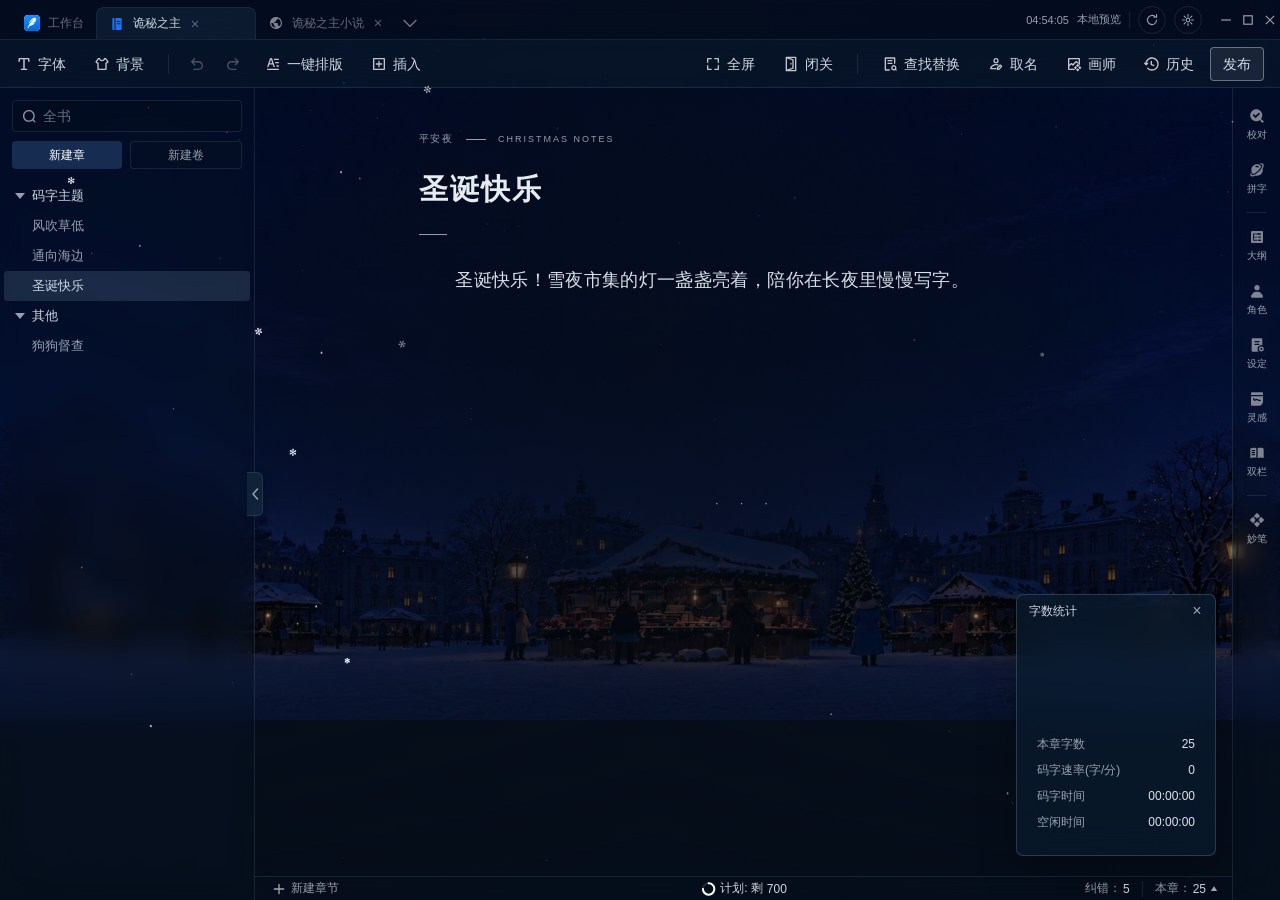
==== themes/christmas/index.html @ 9c134fcc "fix(christmas): throttle typing burst and melody notes so fast typing stays calm" ====
<!doctype html>
<html lang="zh-CN">
<head>
  <meta charset="utf-8">
  <meta name="viewport" content="width=device-width,initial-scale=1">
  <meta name="theme-color" content="#080F1C">
  <title>圣诞快乐 · 深色码字主题</title>
  <link rel="stylesheet" href="theme.css?v=4">
  <link rel="stylesheet" href="styles.css?v=9">
  <script src="stats.js?v=1" defer></script>
  <script src="app.js?v=1" defer></script>
  <script src="snow.js?v=2" defer></script>
  <script src="typing-fx.js?v=3" defer></script>
  <link rel="stylesheet" href="../../shared/site-nav.css?v=14">
  <link rel="stylesheet" href="../../shared/chapter-sidebar.css?v=2">
  <script src="../../shared/chapter-sidebar.js?v=2" defer></script>
  <script src="../../shared/site-nav.js?v=17" defer></script>
  <link rel="stylesheet" href="../../shared/page-loading.css?v=16">
  <script src="../../shared/page-loading.js?v=16" defer></script>
</head>
<body data-page-id="christmas">
  <div id="pageLoading" role="status" aria-label="页面加载中"><span class="loading-spinner"></span>正在准备编辑器…</div>
  <div class="wallpaper" aria-hidden="true"><div class="wallpaper-layer wallpaper-dim"></div><div class="wallpaper-layer wallpaper-low"></div><div class="wallpaper-layer wallpaper-mid"></div><div class="wallpaper-layer wallpaper-bright"></div></div>
  <canvas id="snowCanvas" class="snow-canvas" aria-hidden="true"></canvas>
  <div class="app" aria-label="作家助手写作界面 · 圣诞雪夜皮肤预览">
    <header class="titlebar">
      <div class="tabs">
        <span class="tab tab-work"><img class="ic" src="assets/icons/tabs-icon-workbench.svg" alt="">工作台</span>
        <span class="tab tab-book active"><img class="ic" src="assets/icons/tabs-icon-book.svg" alt="">诡秘之主<img class="ic tab-close" src="assets/icons/icon-close-m.svg" alt=""></span>
        <span class="tab tab-web"><img class="ic" src="assets/icons/tabs-icon-web.svg" alt="">诡秘之主小说<img class="ic tab-close" src="assets/icons/icon-close-m.svg" alt=""></span>
        <span class="tab tab-more"><img class="ic" src="assets/icons/icon-chevron-down.svg" alt=""></span>
      </div>
      <div class="titlebar-right">
        <span class="sync-state"><time id="clock"></time><span id="saveState">本地预览</span></span>
        <span class="divider-v" aria-hidden="true"></span>
        <button class="circle-btn" type="button" title="同步" aria-label="同步"><svg viewBox="0 0 16 16" aria-hidden="true"><path d="M13.2 8a5.2 5.2 0 1 1-1.6-3.75M13.2 1.8v3h-3" fill="none" stroke="currentColor" stroke-width="1.3" stroke-linecap="round"/></svg></button>
        <button class="circle-btn" type="button" title="设置" aria-label="设置"><svg viewBox="0 0 16 16" aria-hidden="true"><circle cx="8" cy="8" r="2.1" fill="none" stroke="currentColor" stroke-width="1.3"/><path d="M8 1.8v2m0 8.4v2M1.8 8h2m8.4 0h2M3.6 3.6 5 5m6 6 1.4 1.4M12.4 3.6 11 5m-6 6-1.4 1.4" fill="none" stroke="currentColor" stroke-width="1.3" stroke-linecap="round"/></svg></button>
        <span class="win-btns" aria-hidden="true">
          <svg viewBox="0 0 10 10"><path d="M1 5h8" stroke="currentColor" stroke-width="1"/></svg>
          <svg viewBox="0 0 10 10"><rect x="1.5" y="1.5" width="7" height="7" fill="none" stroke="currentColor" stroke-width="1"/></svg>
          <svg viewBox="0 0 10 10"><path d="m1.5 1.5 7 7m0-7-7 7" stroke="currentColor" stroke-width="1"/></svg>
        </span>
      </div>
    </header>
    <nav class="toolbar" aria-label="写作工具栏">
      <div class="tool-group">
        <button id="fontButton" type="button" title="调整正文字号"><img class="ic" src="assets/icons/toolbar-icon-font.svg" alt=""><span>字体</span></button>
        <button id="themeButton" type="button"><img class="ic" src="assets/icons/toolbar-icon-skin.svg" alt=""><span>背景</span></button>
        <span class="v-divider" aria-hidden="true"></span>
        <button id="undoButton" type="button" class="icon-btn" title="撤销" aria-label="撤销"><img class="ic" src="assets/icons/toolbar-icon-undo.svg" alt=""></button>
        <button id="redoButton" type="button" class="icon-btn" title="重做" aria-label="重做"><img class="ic" src="assets/icons/toolbar-icon-redo.svg" alt=""></button>
        <button id="formatButton" type="button"><img class="ic" src="assets/icons/toolbar-icon-format.svg" alt=""><span>一键排版</span></button>
        <button id="insertButton" type="button"><img class="ic" src="assets/icons/toolbar-icon-insert.svg" alt=""><span>插入</span></button>
      </div>
      <div class="tool-group">
        <button id="fullscreenButton" type="button" class="secondary-tool"><img class="ic" src="assets/icons/toolbar-icon-fullscreen.svg" alt=""><span>全屏</span></button>
        <button id="focusButton" type="button" aria-pressed="false"><img class="ic" src="assets/icons/toolbar-icon-closedoor.svg" alt=""><span>闭关</span></button>
        <span class="v-divider" aria-hidden="true"></span>
        <button id="findButton" type="button"><img class="ic" src="assets/icons/toolbar-icon-find.svg" alt=""><span>查找替换</span></button>
        <button id="nameButton" type="button"><img class="ic" src="assets/icons/toolbar-icon-name.svg" alt=""><span>取名</span></button>
        <button id="painterButton" type="button" class="secondary-tool"><img class="ic" src="assets/icons/toolbar-icon-aiimg.svg" alt=""><span>画师</span></button>
        <button id="historyButton" type="button" class="secondary-tool"><img class="ic" src="assets/icons/toolbar-icon-history.svg" alt=""><span>历史</span></button>
        <button id="exportButton" type="button" class="publish"><span>发布</span></button>
      </div>
    </nav>
    <div class="main">
      <button class="drag-handle" id="sidebarHandle" type="button" aria-label="收起或调整目录宽度" aria-expanded="true" title="拖动调整宽度，点击收起/展开">
        <svg viewBox="0 0 8 12" aria-hidden="true"><path d="M6.5 1 2 6l4.5 5" fill="none" stroke="currentColor" stroke-width="1.4" stroke-linecap="round" stroke-linejoin="round"/></svg>
      </button>
      <aside class="sidebar" aria-label="站点目录">
        <div class="chapter-sidebar"></div>
      </aside>
      <section class="center">
        <main class="editor" id="editorScroll" aria-label="正文编辑区">
          <div class="paper">
            <div class="chapter-kicker"><span>平安夜</span><span class="kicker-line"></span><span>CHRISTMAS NOTES</span></div>
            <input class="title-input" id="titleInput" aria-label="章节标题" value="圣诞快乐" spellcheck="false">
            <div class="chapter-divider" aria-hidden="true"></div>
            <textarea class="body-input" id="bodyInput" aria-label="章节正文" spellcheck="false">　　圣诞快乐！雪夜市集的灯一盏盏亮着，陪你在长夜里慢慢写字。</textarea>
            <div class="end-mark" aria-hidden="true">·　·　·</div>
          </div>
        </main>
        <footer class="statusbar" aria-label="编辑区状态栏">
          <button class="status-new" type="button"><img class="ic" src="assets/icons/icon-plus.svg" alt="">新建章节</button>
          <span class="status-plan"><img class="ic" src="assets/icons/status-icon-progress.svg" alt="">计划: 剩<b>700</b></span>
          <span class="status-right"><span class="pair">纠错：<b>5</b></span><span class="divider-v" aria-hidden="true"></span><span class="pair">本章：<b id="footerCount">21</b><img class="ic" src="assets/icons/status-icon-triangle-up.svg" alt=""></span></span>
        </footer>
      </section>
      <aside class="rail" aria-label="辅助工具">
        <div class="rail-item"><img class="ic" src="assets/icons/rail-icon-proofread.svg" alt=""><span>校对</span></div>
        <div class="rail-item"><img class="ic" src="assets/icons/rail-icon-spell.svg" alt=""><span>拼字</span></div>
        <span class="rail-divider" aria-hidden="true"></span>
        <div class="rail-item"><img class="ic" src="assets/icons/rail-icon-outline.svg" alt=""><span>大纲</span></div>
        <div class="rail-item"><img class="ic" src="assets/icons/rail-icon-character.svg" alt=""><span>角色</span></div>
        <div class="rail-item"><img class="ic" src="assets/icons/rail-icon-storysetting.svg" alt=""><span>设定</span></div>
        <div class="rail-item"><img class="ic" src="assets/icons/rail-icon-note.svg" alt=""><span>灵感</span></div>
        <div class="rail-item"><img class="ic" src="assets/icons/rail-icon-book.svg" alt=""><span>双栏</span></div>
        <span class="rail-divider" aria-hidden="true"></span>
        <div class="rail-item"><img class="ic" src="assets/icons/rail-icon-miaobi.svg" alt=""><span>妙笔</span></div>
      </aside>
    </div>
    <aside class="stats" id="statsPanel" aria-label="字数统计">
      <div class="stats-head"><span>字数统计</span><button id="statsClose" type="button" aria-label="关闭字数统计">×</button></div>
      <figure class="stats-visual" aria-label="随本章字数逐步堆起的雪人"><div class="snowman-scene" id="snowmanScene" data-stage="0" role="img" aria-label="随本章字数逐步堆起的雪人"><div class="snowman"><span class="snowball snow-base"></span><span class="snowball snow-body"><i class="coal coal-one"></i><i class="coal coal-two"></i></span><span class="snowball snow-head"><i class="eye eye-left"></i><i class="eye eye-right"></i><i class="carrot"></i></span><span class="scarf"></span><span class="hat"><i></i></span><span class="arm arm-left"></span><span class="arm arm-right"></span></div></div></figure>
      <div class="stat-rows">
        <div><span>本章字数</span><b id="statChapter">0</b></div>
        <div><span>码字速率(字/分)</span><b id="statSpeed">0</b></div>
        <div><span>码字时间</span><b id="statActive">00:00:00</b></div>
        <div><span>空闲时间</span><b id="statIdle">00:00:00</b></div>
      </div>
    </aside>
  </div>
  <dialog id="themeDialog" class="theme-dialog" aria-labelledby="themeTitle">
    <div class="dialog-head"><div><span class="eyebrow">WRITING SKIN / 05</span><h2 id="themeTitle">圣诞雪夜</h2></div><button id="closeTheme" class="close-button" aria-label="关闭皮肤设置">×</button></div>
    <img class="theme-preview" src="assets/wallpaper-bright.png" alt="深蓝夜空下的圣诞市集，暖灯与雪">
    <p>深色工作台：雪夜市集壁纸从正文区透出，顶栏与侧栏为深色半透明玻璃。</p>
    <div class="palette" aria-label="皮肤分区配色">
      <span style="--swatch:#0C1B2C" title="实色背景2 · 顶栏"></span>
      <span style="--swatch:#0C1B2C" title="实色背景1 · 工具栏"></span>
      <span style="--swatch:rgba(7,20,37,.30)" title="背景半透 · 左右侧栏"></span>
      <span style="--swatch:#A6C8DD" title="主色"></span>
      <span style="--swatch:#CFDAE2" title="正文"></span>
      <span style="--swatch:rgba(10,29,48,.68)" title="统计视觉元素底色"></span>
    </div>
    <label class="select-row">背景固定位置<select id="anchorSelect"><option value="top" selected>顶部 · 裁底 · 推荐</option><option value="center bottom">中下</option><option value="left bottom">左下</option><option value="center">居中 · 裁切</option><option value="left top">左上</option><option value="right top">右上</option><option value="right bottom">右下</option></select></label>
    <label class="select-row">正文字号<select id="fontSelect"><option value="15">15 px</option><option value="16">16 px</option><option value="18" selected>18 px</option><option value="20">20 px</option><option value="22">22 px</option></select></label>
    <fieldset class="atmosphere">
      <legend>动态氛围 · 圣诞飘雪</legend>
      <label class="switch-row"><span>飘雪<span class="switch-hint">默认轻雪，随时可停</span></span><input type="checkbox" id="snowToggle" checked></label>
      <label class="switch-row"><span>打字特效<span class="switch-hint">光标处绽放表情、铃光与粒子，至多每秒一次</span></span><input type="checkbox" id="typingSparkleToggle" checked></label>
      <label class="switch-row"><span>打字音效<span class="switch-hint">Jingle Bells 逐音符，舒缓节奏</span></span><input type="checkbox" id="typingSoundToggle" checked></label>
      <label class="switch-row"><span>最亮档字数<span class="switch-hint">达到此字数时壁纸最亮</span></span><input type="number" id="brightCount" min="500" max="20000" step="100" value="5000" inputmode="numeric"></label>
      <p class="atmosphere-hint">字数越多，雪夜市集的灯越亮：0 字最暗，达到设定字数时最亮。雪花绘制在壁纸之上、界面之下，遵循系统“减少动态”设置。打字特效与音效仅由真实键入触发，粘贴与撤销不发声。调节值自动保存在本机。</p>
    </fieldset>
    <div class="dialog-links"><a href="assets/wallpaper-bright.png" target="_blank" rel="noopener">查看完整壁纸 ↗</a><a href="assets/wallpaper-bright.png" download="圣诞雪夜-写作壁纸.png">下载壁纸 ↓</a></div>
  </dialog>
  <div class="toast" id="toast" role="status" hidden></div>
  <span id="fontStatus" hidden></span>
</body>
</html>
---- themes/christmas/theme.css ----
:root {
  /* 圣诞雪夜：深色顶栏与半透明侧栏，正文直接呈现在雪夜市集壁纸上。 */
  --solid-1: rgba(12, 27, 44, 0.58);
  --solid-2: rgba(5, 15, 29, 0.62);
  --translucent: rgba(7, 20, 37, 0.30);
  --translucent-light: rgba(7, 18, 33, 0.36);
  --primary: #A6C8DD;
  --primary-hover: #C7DEEB;
  --on-primary: #122537;
  --text: #CFDAE2;
  --muted: rgba(207, 218, 226, 0.72);
  --faint: rgba(207, 218, 226, 0.48);
  --border: rgba(163, 198, 219, 0.12);
  --border-soft: rgba(163, 198, 219, 0.07);
  --field-bg: rgba(3, 15, 27, 0.35);
  --hover-bg: rgba(159, 197, 220, 0.08);
  --selected-bg: rgba(146, 185, 210, 0.16);
  --selection: #375A72;
  --visual-bg: rgba(10, 29, 48, 0.68);
  --wallpaper-fallback: #080F1C;
  /* 壁纸：保持原图大小（宽度 = 100% 视口宽，高度等比），从顶部放置（底部裁切），尺寸见 styles.css .wallpaper-layer。 */
  --wallpaper-position: top;
  --wallpaper-zoom: 1;
  /* 打字锚点：光标所在行被固定在编辑区可视高度的这个比例（0~1）。 */
  --caret-anchor: .65;
  --editor-bottom-reserve: max(80px, calc((1 - var(--caret-anchor)) * (100dvh - 112px)));
  --body-size: 18px;
  --font-ui: -apple-system, BlinkMacSystemFont, "PingFang SC", "Noto Sans SC", "Microsoft YaHei", sans-serif;
  --font-editor: "Songti SC", "STSong", "Kaiti SC", "Noto Serif CJK SC", serif;
  color-scheme: dark;
}
---- themes/christmas/styles.css ----
*{box-sizing:border-box}
html,body{height:100%;margin:0}
body{color:var(--text);background:var(--wallpaper-fallback);font-family:var(--font-ui);font-size:13px;overflow:hidden}
button,input,textarea,select{font:inherit;color:inherit}
button{background:none;border:0;cursor:pointer;-webkit-tap-highlight-color:transparent}
button:focus-visible,a:focus-visible,select:focus-visible{outline:2px solid var(--primary);outline-offset:2px}
input:focus,input:focus-visible,textarea:focus,textarea:focus-visible{outline:none;box-shadow:none}
svg{width:16px;height:16px;flex-shrink:0}
.ic{width:16px;height:16px;flex-shrink:0;display:block}
/* 深色模式：单色图标反白；彩色品牌图标（工作台 / 书本）保持原色 */
.ic{filter:brightness(0) invert(1)}
.ic[src*="tabs-icon-workbench"],.ic[src*="tabs-icon-book"]{filter:none}
::selection{background:var(--selection);color:var(--text)}
input::placeholder,textarea::placeholder{color:var(--faint)}
[hidden]{display:none!important}

/* 站点目录（site-nav）：结构与其他页面完全一致（shared/site-nav.css 渲染）。
   site-nav.css 通过 --ink/--brand 系列变量取色，这里把它们映射到本主题变量，
   实现深浅模式差异；不额外加边框或改结构。
   （site-nav.css 在本文件之后加载，因此须在 :root 提供变量而非覆盖 .site-nav。） */
:root{
  --ink:var(--text);
  --ink-49:var(--muted);
  --ink-34:var(--faint);
  --ink-04:var(--hover-bg);
  --line:var(--border);
  --brand:var(--primary);
  --brand-weak:var(--selected-bg);
}

/* 壁纸：四档雪夜市集随本章字数交叉渐变（0→最暗，5000 字→最亮），飘雪 canvas 叠在壁纸之上、界面之下。
   保持原图大小：宽度适应（宽度 = 100% 视口宽，高度等比），从顶部放置，超出底部的部分被裁切。 */
.wallpaper{position:fixed;inset:0;pointer-events:none;z-index:0;transform-origin:center center}
.wallpaper-layer{position:absolute;inset:0;background-size:calc(var(--wallpaper-zoom,1)*100%) auto;background-position:var(--wallpaper-position);background-repeat:no-repeat;opacity:0;transition:opacity 1.15s cubic-bezier(.22,.7,.18,1)}
.wallpaper-dim{background-image:url("assets/wallpaper-dim.png")}
.wallpaper-low{background-image:url("assets/wallpaper-low.png")}
.wallpaper-mid{background-image:url("assets/wallpaper-mid.png")}
.wallpaper-bright{background-image:url("assets/wallpaper-bright.png")}
.wallpaper-dim{opacity:var(--winter-bg-dim,1)}
.wallpaper-low{opacity:var(--winter-bg-low,0)}
.wallpaper-mid{opacity:var(--winter-bg-mid,0)}
.wallpaper-bright{opacity:var(--winter-bg-bright,0)}
/* 写作区遮罩（雪落原版移植）：横向渐变 + 正文区径向渐变，最亮档时保护正文可读性。
   底部市集灯光最亮处再叠一条向上的压暗渐变，护住滚动到底部的正文行。
   .wallpaper 已带 z-index:0 自成层叠上下文，::after 只盖壁纸、不盖界面与飘雪。 */
.wallpaper::after{content:"";position:absolute;z-index:2;inset:0;background:linear-gradient(90deg,rgba(4,12,23,.2),rgba(5,13,25,.5) 51%,rgba(4,12,23,.2)),radial-gradient(ellipse 51% 40% at 51% 40%,rgba(5,12,24,.58) 0%,rgba(5,12,24,.31) 55%,rgba(5,12,24,0) 78%),linear-gradient(to top,rgba(4,12,23,.6) 0%,rgba(4,12,23,.28) 18%,rgba(4,12,23,0) 34%)}
.snow-canvas{position:fixed;inset:0;width:100%;height:100%;pointer-events:none;z-index:5}

/* ===== 打字特效与光标定位（typing-fx.js，对照 Figma Make 移植）===== */
.type-fx-layer{position:fixed;inset:0;pointer-events:none;z-index:2;overflow:hidden}
.type-fx-burst{position:absolute}
.type-fx-item{position:absolute;left:0;top:0;will-change:transform,opacity;user-select:none;-webkit-user-select:none;pointer-events:none}
.type-fx-emoji{font-size:22px;line-height:1;filter:drop-shadow(0 0 8px var(--glow,#93c5fd))}
.type-fx-bell{width:16px;height:16px;margin:-8px 0 0 -8px;border-radius:50%;background:linear-gradient(135deg,#ef4444,#fbbf24);box-shadow:0 0 20px rgba(239,68,68,.8)}
.type-fx-dot{width:4px;height:4px;margin:-2px 0 0 -2px;border-radius:50%;background:#fff;box-shadow:0 0 4px rgba(255,255,255,.8)}
.caret-mirror{position:absolute;visibility:hidden;white-space:pre-wrap;word-wrap:break-word;overflow:hidden;z-index:-1;pointer-events:none;border:0}
@media(prefers-reduced-motion:reduce){.type-fx-layer{display:none}}

.app{height:100dvh;display:flex;flex-direction:column;overflow:hidden;position:relative;z-index:1}

/* ===== 顶栏标签条（实色背景2 · 深色）===== */
.titlebar{height:40px;flex-shrink:0;display:flex;align-items:flex-end;justify-content:space-between;padding:0 0 0 12px;background:var(--solid-2);border-bottom:1px solid var(--border);backdrop-filter:blur(14px);-webkit-backdrop-filter:blur(14px)}
.tabs{display:flex;align-items:flex-end}
.tab{height:32px;display:flex;align-items:center;gap:8px;padding:0 12px;font-size:12px;color:var(--faint);white-space:nowrap}
.tab.active{background:rgba(23,45,67,.48);color:var(--text);border:1px solid var(--border-soft);border-bottom:0;border-radius:8px 8px 0 0}
.tab-book{width:160px}
.tab-web{width:130px}
.tab .tab-close{width:12px;height:12px;opacity:.7}
.tab-more{width:48px;justify-content:center;padding:0}
.titlebar-right{display:flex;align-items:center;gap:8px;height:100%;padding:0 0 0 8px}
.sync-state{display:flex;align-items:center;gap:8px;font-size:11px;color:var(--muted);white-space:nowrap}
#clock{font-variant-numeric:tabular-nums}
.divider-v{width:1px;height:16px;background:var(--border)}
.circle-btn{width:28px;height:28px;border-radius:50%;border:1px solid var(--border);display:flex;align-items:center;justify-content:center;color:var(--muted)}
.circle-btn:hover{background:var(--hover-bg)}
.circle-btn svg{width:14px;height:14px}
.win-btns{display:flex;align-items:center;gap:2px;padding-left:6px;color:var(--muted)}
.win-btns svg{width:12px;height:12px;padding:4px;box-sizing:content-box}

/* ===== 工具栏（实色背景1 · 深色半透）===== */
.toolbar{height:48px;flex-shrink:0;display:flex;align-items:center;justify-content:space-between;padding:0 16px 0 4px;background:var(--solid-1);border-bottom:1px solid var(--border);backdrop-filter:blur(14px);-webkit-backdrop-filter:blur(14px)}
.tool-group{display:flex;align-items:center;gap:4px}
.tool-group button{display:flex;align-items:center;gap:6px;padding:6px 12px;border-radius:4px;font-size:14px;line-height:20px;color:var(--text);white-space:nowrap}
.tool-group button:hover{background:var(--hover-bg)}
.tool-group button:disabled{opacity:.35;cursor:default;background:none}
.icon-btn{padding:6px 8px!important}
.v-divider{width:1px;height:20px;background:var(--border);margin:0 8px}
.publish{padding:6px 12px!important;border:.5px solid rgba(255,255,255,.35);background:rgba(255,255,255,.08);color:#fff}
.publish:hover{background:rgba(255,255,255,.16)!important}

/* ===== 主区：侧栏（背景半透）+ 正文（透出壁纸）+ 右栏（背景半透）===== */
.main{flex:1;min-height:0;display:flex;position:relative}
.sidebar{width:var(--sidebar-w,255px);flex-shrink:0;display:flex;flex-direction:column;background:var(--translucent);backdrop-filter:blur(12px) saturate(1.04);-webkit-backdrop-filter:blur(12px) saturate(1.04);border-right:1px solid var(--border);transition:margin-left .25s ease}
body.sidebar-collapsed .sidebar{margin-left:calc(-1 * var(--sidebar-w,255px))}
.drag-handle{position:absolute;left:var(--sidebar-w,255px);top:50%;transform:translate(-50%,-50%);width:16px;height:44px;border-radius:0 6px 6px 0;background:rgba(18,37,58,.9);border:1px solid var(--border);border-left:0;color:var(--muted);display:flex;align-items:center;justify-content:center;cursor:col-resize;z-index:6;box-shadow:1px 1px 8px rgba(0,0,0,.28);transition:left .25s ease,background .15s ease,color .15s ease}
body.sidebar-collapsed .drag-handle{left:0}
.drag-handle svg{width:8px;height:12px;transition:transform .25s ease}
body.sidebar-collapsed .drag-handle svg{transform:rotate(180deg)}
.drag-handle:hover{background:#25445f;color:var(--primary)}
.drag-handle.dragging{transition:none}
.search{margin:12px 12px 0;height:32px;border:1px solid var(--border);border-radius:4px;background:var(--field-bg);display:flex;align-items:center;gap:6px;padding:0 8px;color:var(--muted)}
.search .ic{width:14px;height:14px}
.search input{width:100%;min-width:0;background:none;border:0;outline:none;font-size:14px;color:var(--text)}
.search:focus-within{border-color:var(--border)}
.side-actions{display:flex;gap:8px;margin:12px 12px 0}
.side-actions button{flex:1;height:28px;border-radius:4px;font-size:12px;display:flex;align-items:center;justify-content:center}
.btn-primary{background:var(--primary);color:var(--on-primary)}
.btn-primary:hover{background:var(--primary-hover)}
.btn-ghost{border:1px solid var(--border);color:var(--muted);background:rgba(10,25,43,.35)}
.btn-ghost:hover{background:rgba(20,40,64,.55)}
.filters{display:flex;align-items:center;gap:8px;margin:8px 12px 0;padding:8px 4px 2px;font-size:12px;color:var(--muted)}
.filters .selected{position:relative;color:var(--text);font-weight:500}
.filters .selected:after{content:"";position:absolute;left:0;right:0;bottom:-6px;height:2px;border-radius:1px;background:var(--primary)}
.filter-more{margin-left:auto;display:flex;align-items:center;gap:2px}
.filter-more .ic{width:12px;height:12px}
.chapters{flex:1;overflow:auto;padding:6px 4px 8px;scrollbar-width:thin;scrollbar-color:rgba(163,198,219,.25) transparent}
.chapter .chapter-name{min-width:0}
.folder{display:flex;align-items:center;gap:6px;padding:4px 8px;font-size:13px;line-height:20px;color:var(--text)}
.folder .ic{width:16px;height:16px;opacity:.85}
.folder .count{margin-left:auto;font-size:11px;line-height:16px;color:var(--faint)}
.chapter{display:flex;align-items:center;gap:4px;margin:1px 4px;padding:4px 8px 4px 28px;border-radius:3px;font-size:13px;line-height:20px;color:var(--muted);white-space:nowrap}
.chapter .chapter-name{overflow:hidden;text-overflow:ellipsis}
.chapter .count{margin-left:auto;font-size:11px;line-height:16px;color:var(--faint);font-variant-numeric:tabular-nums}
.chapter .ic{width:14px;height:14px;opacity:.7}
.chapter:hover{background:var(--hover-bg)}
.chapter.current{background:var(--selected-bg);color:var(--text);font-weight:500}
/* 侧栏「新建章」主按钮：亮蓝底深色字与深色侧栏对比过强，改为深蓝底白字 */
body[data-page-id="christmas"] .chapter-sidebar .cs-actions .cs-primary{background:#172C51;color:#fff}
body[data-page-id="christmas"] .chapter-sidebar .cs-actions .cs-primary:hover{background:#1F3B63}

.center{flex:1;min-width:0;display:flex;flex-direction:column}
.editor{flex:1;min-height:0;overflow-y:auto;padding:44px 64px 80px;padding-bottom:var(--editor-bottom-reserve);scrollbar-width:thin;scrollbar-color:rgba(163,198,219,.25) transparent}
.paper{max-width:650px;margin:0 auto;background:transparent}
.chapter-kicker{display:flex;align-items:center;gap:12px;color:var(--muted);font-size:10px;letter-spacing:1.8px;margin-bottom:20px}
.chapter-kicker>span:last-child{font-size:9px;letter-spacing:2px}
.kicker-line{width:20px;height:1px;background:var(--muted)}
.title-input{display:block;border:0;outline:0;background:transparent;width:100%;font-family:var(--font-editor);font-size:29px;letter-spacing:2px;font-weight:600;padding:0;line-height:1.6;color:#E5EBF0}
.chapter-divider{width:28px;height:1px;background:var(--primary);margin:22px 0 26px;opacity:.8}
.body-input{display:block;width:100%;min-height:200px;overflow:hidden;border:0;outline:0;background:transparent;resize:none;padding:0;font-family:var(--font-editor);font-size:var(--body-size);line-height:2.2;letter-spacing:.35px;color:rgba(228,235,241,.95);caret-color:var(--primary);border-radius:0}
.end-mark{color:var(--muted);text-align:center;margin:30px 0 20px;letter-spacing:4px}

/* 编辑区底部状态栏（背景半透） */
.statusbar{height:24px;flex-shrink:0;display:flex;align-items:center;justify-content:space-between;padding:0 12px;background:var(--translucent-light);backdrop-filter:blur(10px);-webkit-backdrop-filter:blur(10px);border-top:1px solid var(--border);font-size:12px;color:var(--muted);position:relative}
.statusbar b{font-weight:400;color:var(--text);font-variant-numeric:tabular-nums}
.status-new{display:flex;align-items:center;gap:4px;font-size:12px;color:var(--muted);border-radius:4px;padding:0 4px;height:22px}
.status-new:hover{background:var(--hover-bg)}
.status-plan{position:absolute;left:50%;transform:translateX(-50%);display:flex;align-items:center;gap:4px;color:var(--text)}
.status-right{display:flex;align-items:center;gap:12px}
.pair{display:flex;align-items:center;gap:2px}
.pair .ic{width:12px;height:12px}

/* ===== 右侧边栏（背景半透）===== */
.rail{width:48px;flex-shrink:0;display:flex;flex-direction:column;align-items:center;padding:12px 0;gap:4px;background:var(--translucent);backdrop-filter:blur(12px) saturate(1.04);-webkit-backdrop-filter:blur(12px) saturate(1.04);border-left:1px solid var(--border)}
.rail-item{display:flex;flex-direction:column;align-items:center;gap:4px;padding:8px 12px;color:var(--muted);font-size:10px;line-height:14px;cursor:pointer;border-radius:4px}
.rail-item:hover{background:var(--hover-bg);color:var(--text)}
.rail-divider{width:20px;height:1px;background:var(--border);margin:4px 0}

/* ===== 字数统计面板（深色半透）===== */
.stats{position:fixed;right:64px;bottom:44px;width:200px;background:rgba(10,29,48,.68);border:1px solid rgba(192,224,240,.18);border-radius:7px;box-shadow:0 14px 38px rgba(0,0,0,.26);overflow:hidden;z-index:3;backdrop-filter:blur(16px);-webkit-backdrop-filter:blur(16px)}
.stats-head{height:32px;display:flex;align-items:center;justify-content:space-between;padding:0 6px 0 12px;font-size:12px;font-weight:500;color:var(--text)}
.stats-head button{width:24px;height:24px;border-radius:4px;font-size:16px;color:var(--muted);line-height:1}
.stats-head button:hover{background:var(--hover-bg)}
.stats-visual{margin:0;height:96px;background:transparent;display:flex;align-items:flex-end;justify-content:center;overflow:hidden}
/* 无底座雪人：80 / 250 / 600 / 1200 字逐层堆起，最后戴帽伸手 */
.snowman-scene{width:92px;height:92px;position:relative;isolation:isolate}
.snowman{position:absolute;z-index:1;left:50%;bottom:2px;width:86px;height:86px;transform:translateX(-50%);filter:drop-shadow(0 7px 5px rgba(0,0,0,.27))}
.snowball{position:absolute;left:50%;display:block;border-radius:50%;transform:translateX(-50%) scale(.2);transform-origin:center bottom;opacity:0;background:radial-gradient(circle at 31% 23%,#ffffff 0 8%,#eaf7ff 27%,#b2d9ea 68%,#6e9bb5 100%);box-shadow:inset -7px -7px 10px rgba(69,117,145,.26),inset 4px 5px 8px rgba(255,255,255,.8),0 3px 5px rgba(0,0,0,.12);transition:transform .48s cubic-bezier(.2,.9,.3,1.25),opacity .28s ease}
.snow-base{bottom:0;width:51px;height:37px}.snow-body{bottom:25px;width:39px;height:34px}.snow-head{bottom:51px;width:29px;height:29px}
.coal,.eye{position:absolute;display:block;border-radius:50%;background:#163044;box-shadow:inset 1px 1px 1px #7899aa}.coal{width:4px;height:4px;left:50%;transform:translateX(-50%)}.coal-one{top:13px}.coal-two{top:21px}.eye{top:10px;width:3px;height:3px}.eye-left{left:8px}.eye-right{right:8px}.carrot{position:absolute;top:16px;left:14px;width:0;height:0;border-top:2px solid transparent;border-bottom:2px solid transparent;border-left:11px solid #f69b40;transform:rotate(6deg);filter:drop-shadow(0 1px 0 #a74c24)}
.scarf{position:absolute;z-index:3;left:25px;bottom:49px;width:36px;height:9px;border-radius:7px;background:linear-gradient(180deg,#e06367,#a72f48);box-shadow:inset 0 -2px 2px #64233c88;opacity:0;transform:scaleX(.2);transition:transform .38s .1s ease,opacity .2s .1s}.scarf::after{content:"";position:absolute;right:0;bottom:-8px;width:7px;height:11px;border-radius:0 0 4px 4px;background:#b43c53;transform:rotate(13deg)}
.hat{position:absolute;z-index:4;left:24px;bottom:76px;width:38px;height:10px;border-radius:5px 5px 2px 2px;background:#1c3447;box-shadow:inset 0 2px 1px #69899d;opacity:0;transform:translateY(8px);transition:transform .36s .1s ease,opacity .2s .1s}.hat i{position:absolute;left:8px;bottom:7px;width:22px;height:17px;border-radius:7px 7px 1px 1px;background:linear-gradient(100deg,#183144,#294d64);box-shadow:inset 3px 1px 2px #7ca0b3}
.arm{position:absolute;z-index:0;bottom:34px;width:25px;height:2px;background:#714b33;opacity:0;transform-origin:0 50%;transition:transform .35s .12s ease,opacity .2s .12s}.arm::after{content:"";position:absolute;width:9px;height:2px;background:#714b33;top:-3px;transform:rotate(-36deg)}.arm-left{left:18px;transform:rotate(160deg) scaleX(.2)}.arm-right{right:16px;transform:rotate(20deg) scaleX(.2)}
.snowman-scene[data-stage="1"] .snow-base,.snowman-scene[data-stage="2"] .snow-base,.snowman-scene[data-stage="3"] .snow-base,.snowman-scene[data-stage="4"] .snow-base{opacity:1;transform:translateX(-50%) scale(1)}
.snowman-scene[data-stage="2"] .snow-body,.snowman-scene[data-stage="3"] .snow-body,.snowman-scene[data-stage="4"] .snow-body{opacity:1;transform:translateX(-50%) scale(1)}
.snowman-scene[data-stage="3"] .snow-head,.snowman-scene[data-stage="3"] .scarf,.snowman-scene[data-stage="4"] .snow-head,.snowman-scene[data-stage="4"] .scarf{opacity:1;transform:translateX(-50%) scale(1)}
.snowman-scene[data-stage="4"] .hat{opacity:1;transform:translateY(0)}.snowman-scene[data-stage="4"] .arm{opacity:1}.snowman-scene[data-stage="4"] .arm-left{transform:rotate(160deg) scaleX(1)}.snowman-scene[data-stage="4"] .arm-right{transform:rotate(20deg) scaleX(1)}
@media(prefers-reduced-motion:reduce){.snowman-scene .snowball,.snowman-scene .scarf,.snowman-scene .hat,.snowman-scene .arm{transition:none}}
.stat-rows{display:flex;flex-direction:column;padding:8px 20px 20px}
.stat-rows>div{display:flex;align-items:center;justify-content:space-between;gap:8px;height:26px;font-size:12px;line-height:16px;color:var(--muted)}
.stat-rows b{font-weight:400;font-variant-numeric:tabular-nums;color:#DCE6EE}

/* ===== 皮肤设置弹窗（深色）===== */
.theme-dialog{width:380px;max-width:calc(100vw - 32px);max-height:calc(100dvh - 48px);overflow:auto;padding:23px;border:1px solid var(--border);border-radius:12px;background:#142539;color:var(--text);box-shadow:0 25px 100px rgba(0,0,0,.45)}
.theme-dialog::backdrop{background:rgba(2,11,22,.7);backdrop-filter:blur(5px);-webkit-backdrop-filter:blur(5px)}
.dialog-head{display:flex;justify-content:space-between;align-items:center;margin-bottom:18px}
.eyebrow{font-size:9px;letter-spacing:1.6px;color:var(--muted)}
.dialog-head h2{font-family:var(--font-editor);font-size:25px;font-weight:600;letter-spacing:3px;margin:8px 0 0}
.close-button{font-size:24px;color:var(--muted);padding:0 4px}
.theme-preview{display:block;width:100%;aspect-ratio:1.6;object-fit:cover;border-radius:5px}
.theme-dialog p{font-size:12px;color:var(--muted);line-height:1.8;margin:16px 0}
.palette{display:flex;gap:9px;margin:18px 0 24px}
.palette span{width:28px;height:28px;border:1px solid rgba(192,224,240,.2);border-radius:50%;background:var(--swatch)}
.select-row{display:flex;align-items:center;justify-content:space-between;font-size:12px;margin:16px 0}
.select-row select{border:1px solid var(--border);background:#0C1C2E;padding:6px 10px;border-radius:4px;font-size:11px;color:var(--text)}

/* ===== 动态氛围设置 ===== */
.atmosphere{border:1px solid var(--border-soft);border-radius:8px;padding:4px 14px 8px;margin:18px 0 0}
.atmosphere legend{font-size:10px;letter-spacing:1.2px;color:var(--muted);padding:0 6px}
.switch-row{display:flex;align-items:center;justify-content:space-between;gap:12px;font-size:12px;margin:11px 0}
.switch-hint{display:block;font-size:10px;color:var(--faint);margin-top:2px}
.switch-row input[type="checkbox"]{appearance:none;-webkit-appearance:none;flex-shrink:0;width:34px;height:20px;border-radius:10px;background:rgba(51,73,93,.9);position:relative;transition:background .2s;cursor:pointer;margin:0}
.switch-row input[type="checkbox"]::after{content:"";position:absolute;top:2px;left:2px;width:16px;height:16px;border-radius:50%;background:#fff;box-shadow:0 1px 3px rgba(0,0,0,.3);transition:left .2s}
.switch-row input[type="checkbox"]:checked{background:var(--primary)}
.switch-row input[type="checkbox"]:checked::after{left:16px}
.switch-row input[type="number"]{width:86px;padding:5px 7px;border:1px solid var(--border);border-radius:4px;background:var(--field-bg);color:var(--text);font-variant-numeric:tabular-nums}
.switch-row input[type="number"]:focus-visible{outline:2px solid var(--primary);outline-offset:2px}
.atmosphere-hint{font-size:10px;color:var(--faint);line-height:1.7;margin:8px 0 4px}
.dialog-links{display:flex;justify-content:space-between;border-top:1px solid var(--border);margin-top:23px;padding-top:17px;gap:12px}
.dialog-links a{color:var(--primary);text-decoration:none;font-size:11px}
.dialog-links a:hover{text-decoration:underline}

.toast{position:fixed;bottom:48px;left:50%;transform:translateX(-50%);background:var(--primary);color:var(--on-primary);padding:10px 18px;border-radius:6px;font-size:12px;z-index:8;box-shadow:0 5px 20px rgba(0,0,0,.3)}

/* ===== 闭关模式 ===== */
.focus-mode .sidebar,.focus-mode .rail,.focus-mode .drag-handle{display:none}
.focus-mode .stats{right:24px}
.focus-mode #focusButton{background:var(--selected-bg)}

/* ===== 响应式 ===== */
@media(min-width:1800px){.editor{padding-top:60px}.paper{max-width:680px}}
@media(max-width:1250px){
  :root{--sidebar-w:208px}
  .tab-web,.tab-more,.win-btns,.secondary-tool{display:none}
  .editor{padding:24px 40px 32px;padding-bottom:var(--editor-bottom-reserve)}
  .stats{right:56px}
}
@media(max-width:960px){
  .sidebar,.drag-handle{display:none}
  .editor{padding:24px 32px 32px;padding-bottom:var(--editor-bottom-reserve)}
  .paper{max-width:720px}
}
@media(max-width:820px){
  .rail,.secondary-tool{display:none!important}
  .editor{padding:20px 20px 32px;padding-bottom:var(--editor-bottom-reserve)}
  .paper{max-width:100%}
  .title-input{font-size:25px}
  .stats{right:16px;bottom:40px;width:180px}
  .tab-web{display:none}
}
@media(prefers-reduced-motion:reduce){.snow-canvas{display:none}}
---- shared/site-nav.css ----
/* shared/site-nav.css —— 站点目录样式（两页共用）
 * 仅定义 .site-nav 相关样式，靠 CSS 变量取色，颜色由宿主页面主题变量提供，
 * 未提供时回落中性色，避免与狗狗督察 / 风吹草低各自的视觉风格冲突。 */
.site-nav {
  flex: 1;
  --sn-fg: var(--ink, var(--text, #141E29));
  --sn-fg-muted: var(--ink-49, rgba(20, 30, 41, .49));
  --sn-fg-faint: var(--ink-34, rgba(20, 30, 41, .34));
  --sn-accent: var(--brand, var(--primary, #2E6650));
  --sn-accent-weak: var(--brand-weak, var(--selected-bg, rgba(46, 102, 80, .15)));
  --sn-hover: var(--ink-04, rgba(20, 30, 41, .05));
  --sn-line: var(--line, rgba(20, 30, 41, .10));
  display: flex;
  flex-direction: column;
  min-height: 0;
  overflow: hidden;
  font-size: 13px;
  line-height: 20px;
}

.site-nav-search {
  display: flex;
  align-items: center;
  gap: 6px;
  height: 32px;
  margin: 12px 12px 8px;
  padding: 0 10px;
  border-radius: 8px;
  background: var(--sn-hover);
  color: var(--sn-fg-muted);
  flex: 0 0 auto;
}
.site-nav-search input {
  width: 100%;
  min-width: 0;
  border: 0;
  outline: 0;
  background: none;
  font-size: 14px;
  color: var(--sn-fg);
}
.site-nav-search input::placeholder { color: var(--sn-fg-faint); }
.sn-search-icon {
  width: 14px;
  height: 14px;
  flex: 0 0 14px;
  border: 1.6px solid currentColor;
  border-radius: 50%;
  position: relative;
  opacity: .8;
}
.sn-search-icon::after {
  content: "";
  position: absolute;
  right: -3px;
  bottom: -2px;
  width: 5px;
  height: 1.6px;
  background: currentColor;
  transform: rotate(45deg);
  transform-origin: left center;
}

.site-nav-list {
  flex: 1;
  overflow-y: auto;
  padding: 0 4px 12px;
  scrollbar-width: thin;
}

.site-nav-folder-head {
  display: flex;
  align-items: center;
  gap: 8px;
  width: 100%;
  height: 30px;
  padding: 0 10px;
  border: 0;
  background: none;
  text-align: left;
  cursor: pointer;
  color: var(--sn-fg);
  font-size: 13px;
  font-weight: 500;
}
.site-nav-folder-head:hover { background: var(--sn-hover); border-radius: 7px; }
.sn-caret {
  width: 0;
  height: 0;
  flex: 0 0 auto;
  border-left: 5px solid transparent;
  border-right: 5px solid transparent;
  border-top: 6px solid var(--sn-fg-muted);
  transform: rotate(-90deg);
  transition: transform .15s ease;
}
.site-nav-folder.open > .site-nav-folder-head .sn-caret { transform: rotate(0deg); }

.site-nav-folder-body {
  overflow: hidden;
  max-height: 0;
  transition: max-height .2s ease;
}
.site-nav-folder.open > .site-nav-folder-body { max-height: 80vh; }

.site-nav-item {
  display: block;
  height: 30px;
  padding: 0 10px 0 28px;
  border-radius: 7px;
  margin: 1px 4px;
  line-height: 30px;
  color: var(--sn-fg);
  text-decoration: none;
  white-space: nowrap;
  overflow: hidden;
  text-overflow: ellipsis;
}
.site-nav-item:hover { background: var(--sn-hover); }
.site-nav-item.active {
  background: var(--sn-accent-weak);
  color: var(--sn-fg);
  font-weight: 500;
}
.site-nav-item[hidden] { display: none; }
---- shared/chapter-sidebar.css ----
/* Geometry from the saved Figma sidebar context; colors come from each skin. */
.chapter-sidebar {
  --cs-text:var(--text,var(--ink-92,rgba(20,30,41,.92)));
  --cs-muted:var(--muted,var(--ink-64,rgba(20,30,41,.64)));
  --cs-faint:var(--faint,var(--ink-34,rgba(20,30,41,.34)));
  --cs-border:var(--border,var(--line,rgba(20,30,41,.08)));
  --cs-primary:var(--primary,var(--brand,#1e71ef));
  --cs-selected:var(--selected-bg,var(--brand-weak,rgba(30,113,239,.12)));
  --cs-hover:var(--hover-bg,var(--ink-04,rgba(20,30,41,.04)));
  flex:1;min-height:0;min-width:0;display:flex;flex-direction:column;position:relative;color:var(--cs-text);font-size:13px;line-height:20px;
}
.chapter-sidebar *{box-sizing:border-box}
.chapter-sidebar [hidden]{display:none!important}
.chapter-sidebar button,.chapter-sidebar input{font:inherit;color:inherit}
.chapter-sidebar button{border:0;background:transparent;text-align:left;cursor:pointer}
.chapter-sidebar button:focus-visible{outline:2px solid var(--cs-primary);outline-offset:-2px}
.cs-icon{display:block;width:16px;height:16px;flex:0 0 16px}
body[data-page-id="christmas"] .cs-icon{filter:brightness(0) invert(1);opacity:.75}
.cs-search{display:flex;align-items:center;gap:4px;margin:12px 12px 9px;padding:0 8px;height:32px;flex-shrink:0;border:1px solid var(--cs-border);border-radius:4px;background:var(--field-bg,var(--cs-hover))}
.cs-search input{border:0;outline:0;background:none;min-width:0;width:100%;font-size:14px}
.cs-search input::placeholder{color:var(--cs-faint)}
.cs-actions{display:flex;gap:8px;margin:0 12px 4px;flex-shrink:0}
.cs-actions button{flex:1;min-width:0;height:28px;border-radius:4px;text-align:center;font-size:12px;line-height:18px}
.cs-actions .cs-primary{background:var(--cs-primary);color:var(--on-primary,#fff)}
.cs-actions .cs-secondary{border:1px solid var(--cs-border);color:var(--cs-muted);background:var(--translucent-light,rgba(255,255,255,.3))}
/* Original site links use the reference directory's spacing and selection shape. */
.chapter-sidebar .site-nav{
  --sn-fg:var(--cs-text);
  --sn-fg-muted:var(--cs-muted);
  --sn-fg-faint:var(--cs-faint);
  --sn-accent:var(--cs-primary);
  --sn-accent-weak:var(--cs-selected);
  --sn-hover:var(--cs-hover);
  --sn-line:var(--cs-border);
  margin-top:8px;
}
.chapter-sidebar .site-nav-folder-head{padding:4px 8px;gap:4px;border-radius:3px;font-weight:400}
.chapter-sidebar .sn-caret{margin:0 3px}
.chapter-sidebar .site-nav-item{height:30px;line-height:22px;margin:0;padding:4px 8px 4px 28px;border-radius:3px;color:var(--cs-muted)}
.chapter-sidebar .site-nav-item.active{color:var(--cs-text)}
.cs-notice{position:absolute;bottom:12px;left:12px;right:12px;padding:12px;border:1px solid var(--cs-border);border-radius:6px;background:var(--solid-1,var(--panel,#fff));backdrop-filter:blur(24px);font-size:12px;color:var(--cs-text);box-shadow:0 4px 16px rgba(0,0,0,.1);z-index:3}
---- shared/page-loading.css ----
#pageLoading{position:fixed;top:8px;left:50%;transform:translateX(-50%);z-index:9999;display:flex;align-items:center;gap:9px;padding:10px 18px;border:1px solid #cad5bb;border-radius:24px;background:#f7faee;color:#293c32;box-shadow:0 3px 18px #293c3220;font:14px system-ui;pointer-events:none}#pageLoading[hidden]{display:none}.loading-spinner{width:15px;height:15px;border:2px solid #ccd8c1;border-top-color:#2e6650;border-radius:50%;animation:page-spin .8s linear infinite}@keyframes page-spin{to{transform:rotate(360deg)}}@media(prefers-reduced-motion:reduce){.loading-spinner{animation:none}}
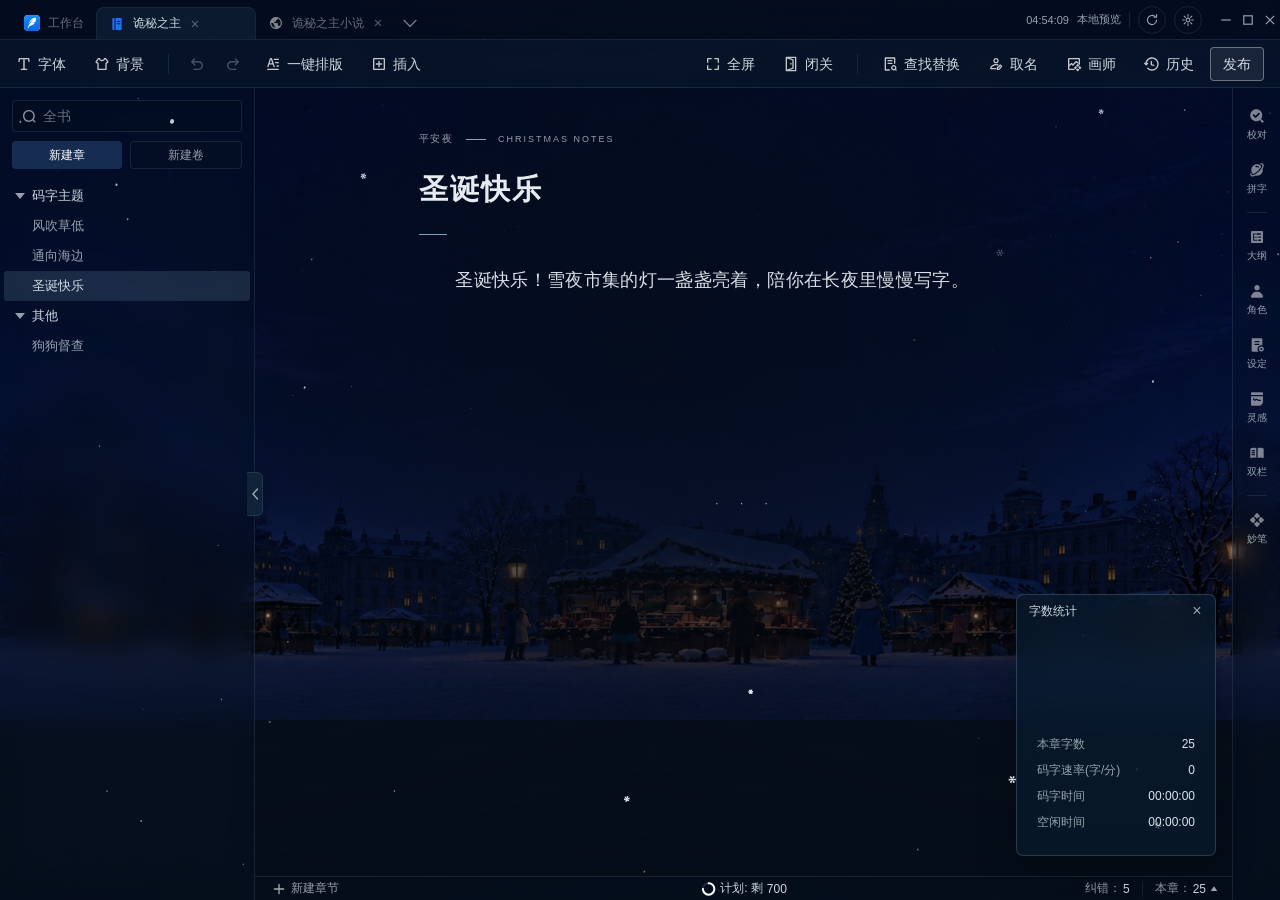
==== commit a1e16fa0: "feat(christmas): full Jingle Bells chorus, 100ms notes, softer smaller bursts rendered behind text" ====
--- a/themes/christmas/index.html
+++ b/themes/christmas/index.html
@@ -6,11 +6,11 @@
   <meta name="theme-color" content="#080F1C">
   <title>圣诞快乐 · 深色码字主题</title>
   <link rel="stylesheet" href="theme.css?v=4">
-  <link rel="stylesheet" href="styles.css?v=9">
+  <link rel="stylesheet" href="styles.css?v=10">
   <script src="stats.js?v=1" defer></script>
   <script src="app.js?v=1" defer></script>
   <script src="snow.js?v=2" defer></script>
-  <script src="typing-fx.js?v=3" defer></script>
+  <script src="typing-fx.js?v=4" defer></script>
   <link rel="stylesheet" href="../../shared/site-nav.css?v=14">
   <link rel="stylesheet" href="../../shared/chapter-sidebar.css?v=2">
   <script src="../../shared/chapter-sidebar.js?v=2" defer></script>
--- a/themes/christmas/styles.css
+++ b/themes/christmas/styles.css
@@ -46,17 +46,18 @@
 .wallpaper::after{content:"";position:absolute;z-index:2;inset:0;background:linear-gradient(90deg,rgba(4,12,23,.2),rgba(5,13,25,.5) 51%,rgba(4,12,23,.2)),radial-gradient(ellipse 51% 40% at 51% 40%,rgba(5,12,24,.58) 0%,rgba(5,12,24,.31) 55%,rgba(5,12,24,0) 78%),linear-gradient(to top,rgba(4,12,23,.6) 0%,rgba(4,12,23,.28) 18%,rgba(4,12,23,0) 34%)}
 .snow-canvas{position:fixed;inset:0;width:100%;height:100%;pointer-events:none;z-index:5}
 
-/* ===== 打字特效与光标定位（typing-fx.js，对照 Figma Make 移植）===== */
-.type-fx-layer{position:fixed;inset:0;pointer-events:none;z-index:2;overflow:hidden}
+/* ===== 打字特效与光标定位（typing-fx.js，对照 Figma Make 移植）=====
+   特效层 z-index 低于 .app：渲染在文字后方，不遮挡已输入的正文。 */
+.type-fx-layer{position:fixed;inset:0;pointer-events:none;z-index:1;overflow:hidden}
 .type-fx-burst{position:absolute}
 .type-fx-item{position:absolute;left:0;top:0;will-change:transform,opacity;user-select:none;-webkit-user-select:none;pointer-events:none}
-.type-fx-emoji{font-size:22px;line-height:1;filter:drop-shadow(0 0 8px var(--glow,#93c5fd))}
-.type-fx-bell{width:16px;height:16px;margin:-8px 0 0 -8px;border-radius:50%;background:linear-gradient(135deg,#ef4444,#fbbf24);box-shadow:0 0 20px rgba(239,68,68,.8)}
-.type-fx-dot{width:4px;height:4px;margin:-2px 0 0 -2px;border-radius:50%;background:#fff;box-shadow:0 0 4px rgba(255,255,255,.8)}
+.type-fx-emoji{font-size:13px;line-height:1;filter:drop-shadow(0 0 4px var(--glow,#93c5fd))}
+.type-fx-bell{width:10px;height:10px;margin:-5px 0 0 -5px;border-radius:50%;background:linear-gradient(135deg,#ef4444,#fbbf24);box-shadow:0 0 10px rgba(239,68,68,.45)}
+.type-fx-dot{width:3px;height:3px;margin:-1.5px 0 0 -1.5px;border-radius:50%;background:#fff;box-shadow:0 0 2px rgba(255,255,255,.5)}
 .caret-mirror{position:absolute;visibility:hidden;white-space:pre-wrap;word-wrap:break-word;overflow:hidden;z-index:-1;pointer-events:none;border:0}
 @media(prefers-reduced-motion:reduce){.type-fx-layer{display:none}}
 
-.app{height:100dvh;display:flex;flex-direction:column;overflow:hidden;position:relative;z-index:1}
+.app{height:100dvh;display:flex;flex-direction:column;overflow:hidden;position:relative;z-index:2}
 
 /* ===== 顶栏标签条（实色背景2 · 深色）===== */
 .titlebar{height:40px;flex-shrink:0;display:flex;align-items:flex-end;justify-content:space-between;padding:0 0 0 12px;background:var(--solid-2);border-bottom:1px solid var(--border);backdrop-filter:blur(14px);-webkit-backdrop-filter:blur(14px)}
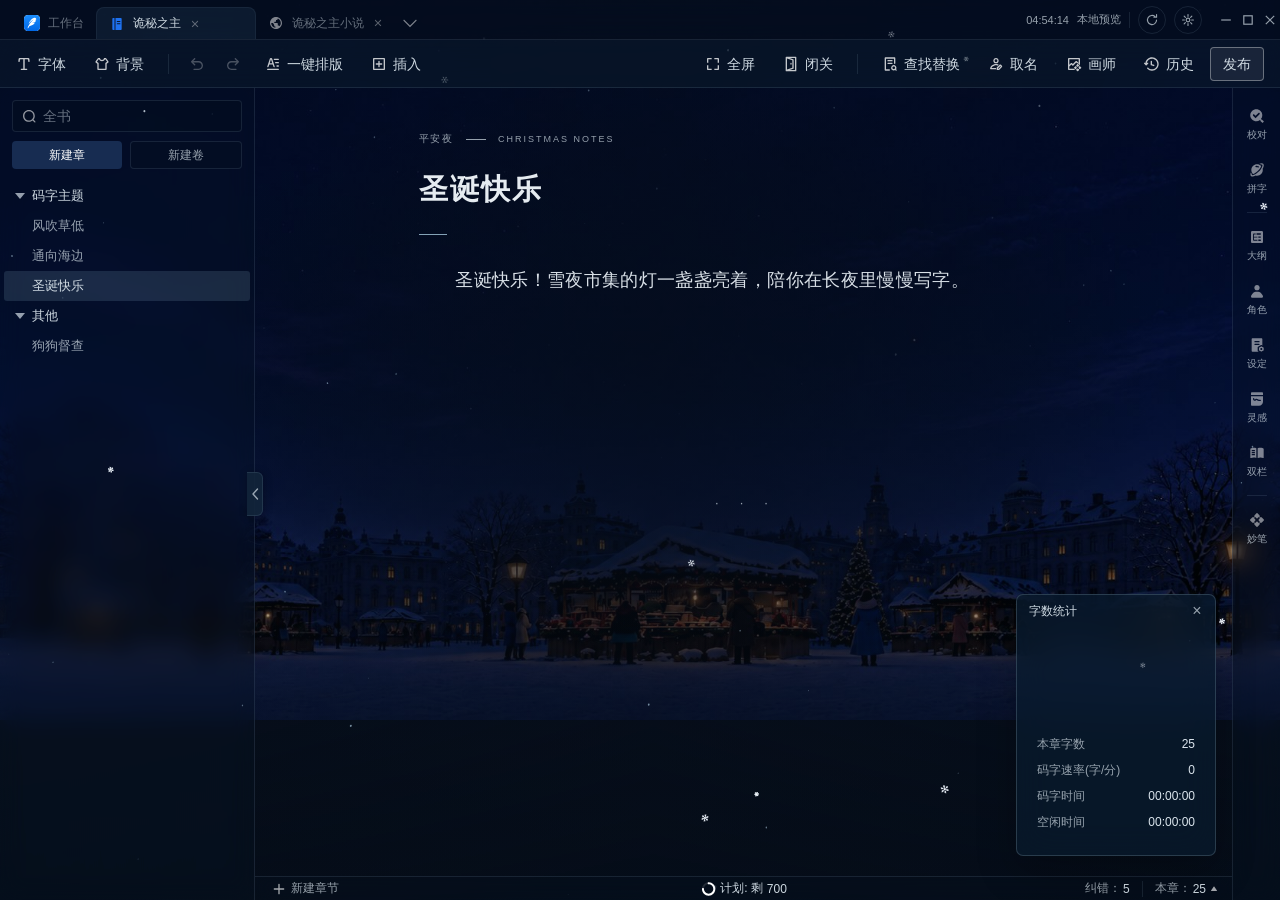
==== commit d12a587d: "style(christmas): spawn typing burst up-right of the caret in the line gap" ====
--- a/themes/christmas/index.html
+++ b/themes/christmas/index.html
@@ -10,7 +10,7 @@
   <script src="stats.js?v=1" defer></script>
   <script src="app.js?v=1" defer></script>
   <script src="snow.js?v=2" defer></script>
-  <script src="typing-fx.js?v=4" defer></script>
+  <script src="typing-fx.js?v=5" defer></script>
   <link rel="stylesheet" href="../../shared/site-nav.css?v=14">
   <link rel="stylesheet" href="../../shared/chapter-sidebar.css?v=2">
   <script src="../../shared/chapter-sidebar.js?v=2" defer></script>
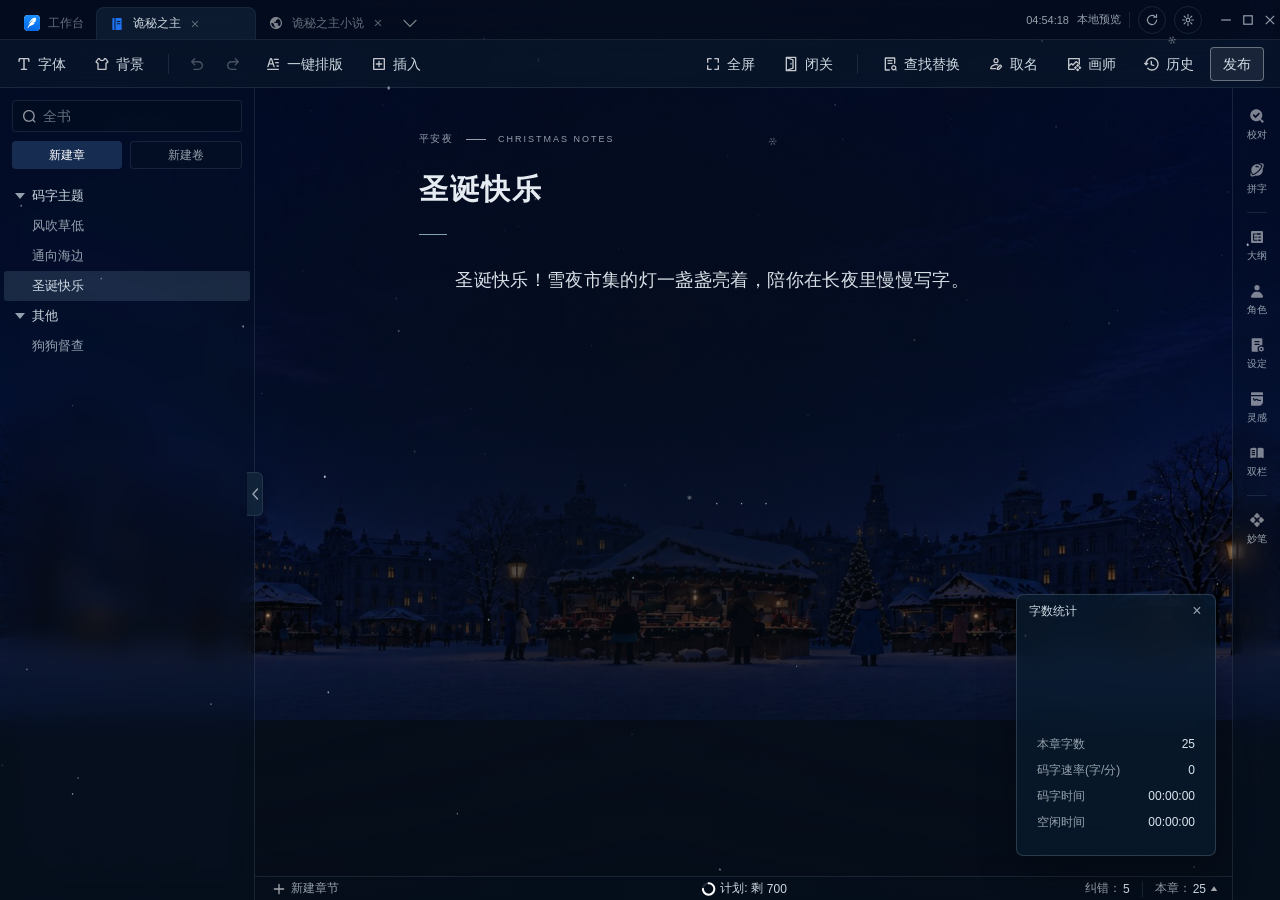
==== commit fe2a7fdf: "style(christmas): fade typing burst further (emoji 0.4 / bell 0.38 / dot 0.5 base opacity)" ====
--- a/themes/christmas/index.html
+++ b/themes/christmas/index.html
@@ -10,7 +10,7 @@
   <script src="stats.js?v=1" defer></script>
   <script src="app.js?v=1" defer></script>
   <script src="snow.js?v=2" defer></script>
-  <script src="typing-fx.js?v=5" defer></script>
+  <script src="typing-fx.js?v=6" defer></script>
   <link rel="stylesheet" href="../../shared/site-nav.css?v=14">
   <link rel="stylesheet" href="../../shared/chapter-sidebar.css?v=2">
   <script src="../../shared/chapter-sidebar.js?v=2" defer></script>
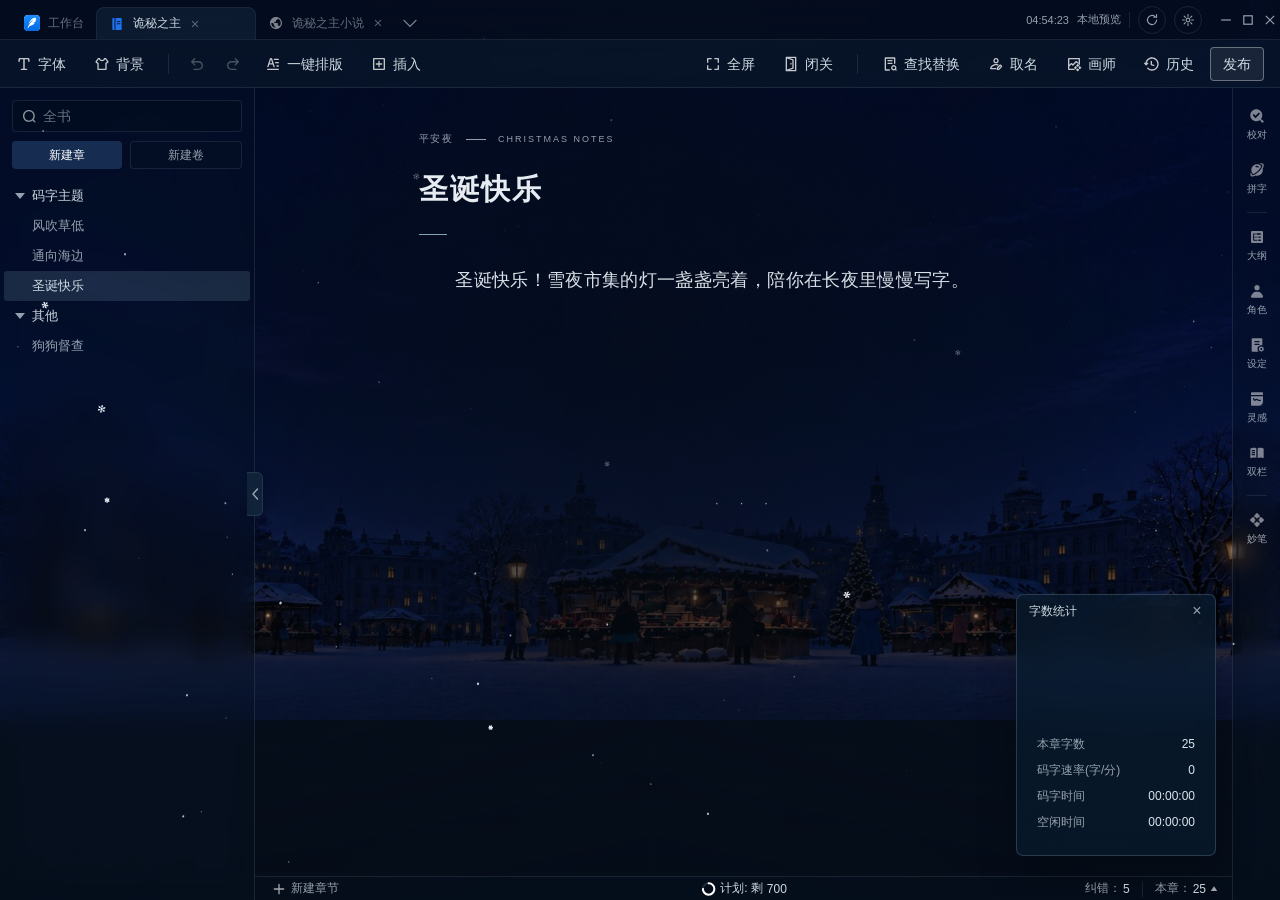
==== commit 58ee1739: "feat(christmas): extend typing melody to the whole Jingle Bells song (verse plus chorus x2)" ====
--- a/themes/christmas/index.html
+++ b/themes/christmas/index.html
@@ -10,7 +10,7 @@
   <script src="stats.js?v=1" defer></script>
   <script src="app.js?v=1" defer></script>
   <script src="snow.js?v=2" defer></script>
-  <script src="typing-fx.js?v=6" defer></script>
+  <script src="typing-fx.js?v=7" defer></script>
   <link rel="stylesheet" href="../../shared/site-nav.css?v=14">
   <link rel="stylesheet" href="../../shared/chapter-sidebar.css?v=2">
   <script src="../../shared/chapter-sidebar.js?v=2" defer></script>
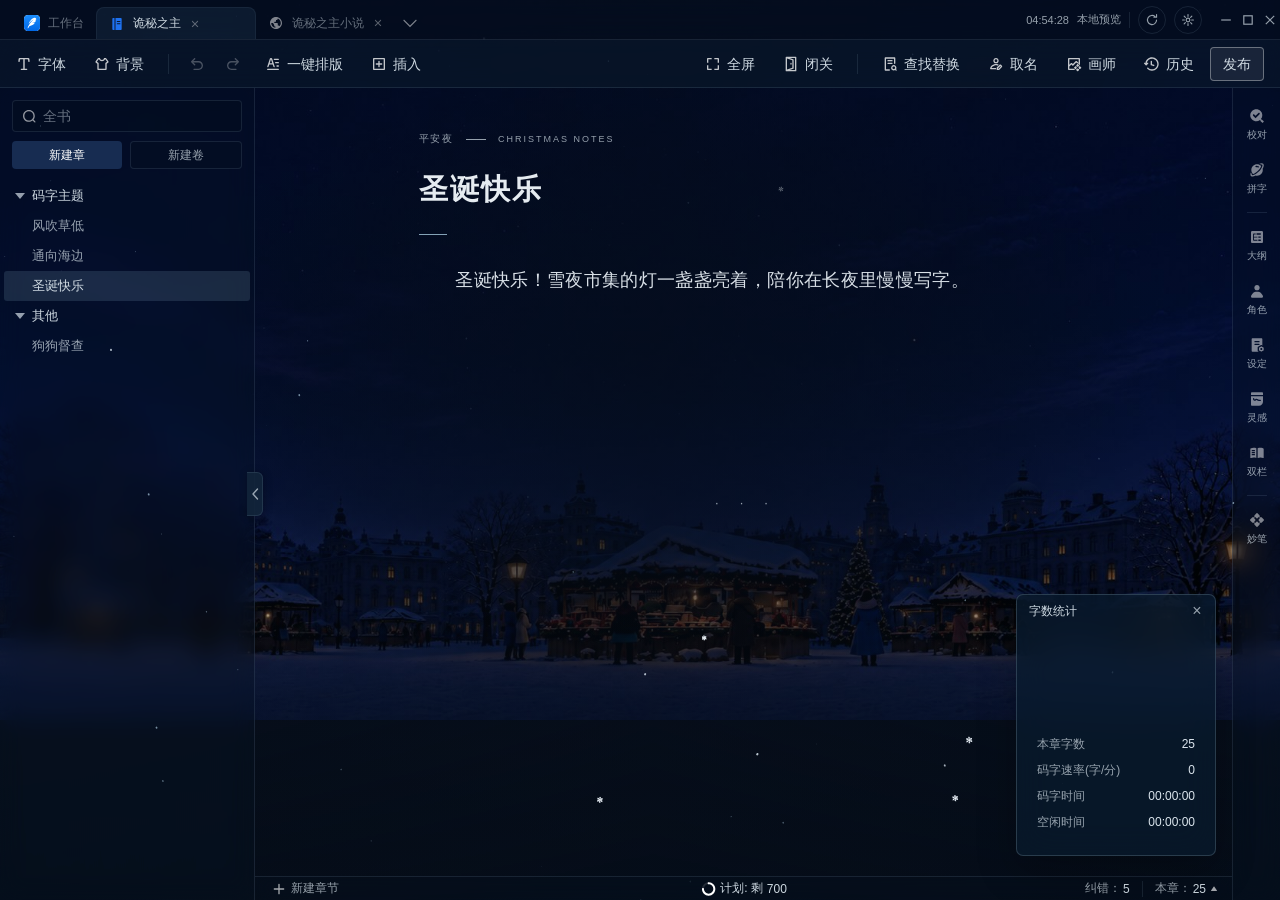
==== commit e0e6f2e3: "feat(christmas): switch to moonlit market wallpaper one character past the word-count goal" ====
--- a/themes/christmas/index.html
+++ b/themes/christmas/index.html
@@ -6,9 +6,9 @@
   <meta name="theme-color" content="#080F1C">
   <title>圣诞快乐 · 深色码字主题</title>
   <link rel="stylesheet" href="theme.css?v=4">
-  <link rel="stylesheet" href="styles.css?v=10">
+  <link rel="stylesheet" href="styles.css?v=11">
   <script src="stats.js?v=1" defer></script>
-  <script src="app.js?v=1" defer></script>
+  <script src="app.js?v=2" defer></script>
   <script src="snow.js?v=2" defer></script>
   <script src="typing-fx.js?v=7" defer></script>
   <link rel="stylesheet" href="../../shared/site-nav.css?v=14">
@@ -20,7 +20,7 @@
 </head>
 <body data-page-id="christmas">
   <div id="pageLoading" role="status" aria-label="页面加载中"><span class="loading-spinner"></span>正在准备编辑器…</div>
-  <div class="wallpaper" aria-hidden="true"><div class="wallpaper-layer wallpaper-dim"></div><div class="wallpaper-layer wallpaper-low"></div><div class="wallpaper-layer wallpaper-mid"></div><div class="wallpaper-layer wallpaper-bright"></div></div>
+  <div class="wallpaper" aria-hidden="true"><div class="wallpaper-layer wallpaper-dim"></div><div class="wallpaper-layer wallpaper-low"></div><div class="wallpaper-layer wallpaper-mid"></div><div class="wallpaper-layer wallpaper-bright"></div><div class="wallpaper-layer wallpaper-goal"></div></div>
   <canvas id="snowCanvas" class="snow-canvas" aria-hidden="true"></canvas>
   <div class="app" aria-label="作家助手写作界面 · 圣诞雪夜皮肤预览">
     <header class="titlebar">
@@ -129,8 +129,8 @@
       <label class="switch-row"><span>飘雪<span class="switch-hint">默认轻雪，随时可停</span></span><input type="checkbox" id="snowToggle" checked></label>
       <label class="switch-row"><span>打字特效<span class="switch-hint">光标处绽放表情、铃光与粒子，至多每秒一次</span></span><input type="checkbox" id="typingSparkleToggle" checked></label>
       <label class="switch-row"><span>打字音效<span class="switch-hint">Jingle Bells 逐音符，舒缓节奏</span></span><input type="checkbox" id="typingSoundToggle" checked></label>
-      <label class="switch-row"><span>最亮档字数<span class="switch-hint">达到此字数时壁纸最亮</span></span><input type="number" id="brightCount" min="500" max="20000" step="100" value="5000" inputmode="numeric"></label>
-      <p class="atmosphere-hint">字数越多，雪夜市集的灯越亮：0 字最暗，达到设定字数时最亮。雪花绘制在壁纸之上、界面之下，遵循系统“减少动态”设置。打字特效与音效仅由真实键入触发，粘贴与撤销不发声。调节值自动保存在本机。</p>
+      <label class="switch-row"><span>目标字数<span class="switch-hint">达到此字数时壁纸最亮；再多打一个字换满月市集</span></span><input type="number" id="brightCount" min="500" max="20000" step="100" value="5000" inputmode="numeric"></label>
+      <p class="atmosphere-hint">字数越多，雪夜市集的灯越亮：0 字最暗，达到目标字数时最亮（原市集图）；超出目标一个字后交叉渐入满月市集新图，删字回到原图。雪花绘制在壁纸之上、界面之下，遵循系统“减少动态”设置。打字特效与音效仅由真实键入触发，粘贴与撤销不发声。调节值自动保存在本机。</p>
     </fieldset>
     <div class="dialog-links"><a href="assets/wallpaper-bright.png" target="_blank" rel="noopener">查看完整壁纸 ↗</a><a href="assets/wallpaper-bright.png" download="圣诞雪夜-写作壁纸.png">下载壁纸 ↓</a></div>
   </dialog>
--- a/themes/christmas/styles.css
+++ b/themes/christmas/styles.css
@@ -40,6 +40,9 @@
 .wallpaper-low{opacity:var(--winter-bg-low,0)}
 .wallpaper-mid{opacity:var(--winter-bg-mid,0)}
 .wallpaper-bright{opacity:var(--winter-bg-bright,0)}
+/* 达标奖励层：目标字数时仍是原四档最亮图，再多打一个字才交叉渐入这张满月市集新图 */
+.wallpaper-goal{background-image:url("assets/wallpaper-goal.jpg")}
+.wallpaper-goal{opacity:var(--winter-bg-goal,0)}
 /* 写作区遮罩（雪落原版移植）：横向渐变 + 正文区径向渐变，最亮档时保护正文可读性。
    底部市集灯光最亮处再叠一条向上的压暗渐变，护住滚动到底部的正文行。
    .wallpaper 已带 z-index:0 自成层叠上下文，::after 只盖壁纸、不盖界面与飘雪。 */
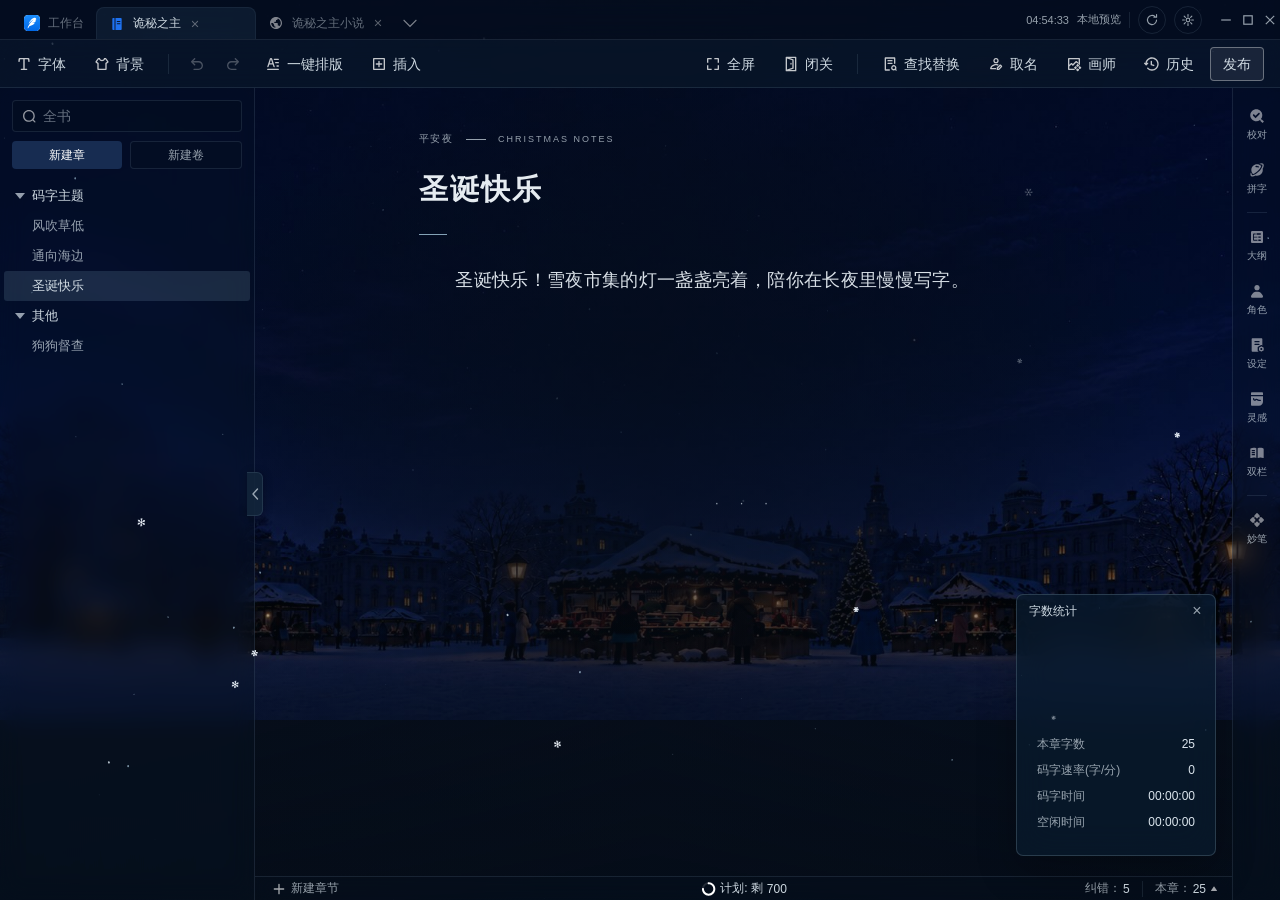
==== commit a5127490: "fix(christmas): goal wallpaper rebuilt at 1672x941 to match tier wallpapers (watermark patched)" ====
--- a/themes/christmas/index.html
+++ b/themes/christmas/index.html
@@ -6,7 +6,7 @@
   <meta name="theme-color" content="#080F1C">
   <title>圣诞快乐 · 深色码字主题</title>
   <link rel="stylesheet" href="theme.css?v=4">
-  <link rel="stylesheet" href="styles.css?v=11">
+  <link rel="stylesheet" href="styles.css?v=12">
   <script src="stats.js?v=1" defer></script>
   <script src="app.js?v=2" defer></script>
   <script src="snow.js?v=2" defer></script>
--- a/themes/christmas/styles.css
+++ b/themes/christmas/styles.css
@@ -40,8 +40,8 @@
 .wallpaper-low{opacity:var(--winter-bg-low,0)}
 .wallpaper-mid{opacity:var(--winter-bg-mid,0)}
 .wallpaper-bright{opacity:var(--winter-bg-bright,0)}
-/* 达标奖励层：目标字数时仍是原四档最亮图，再多打一个字才交叉渐入这张满月市集新图 */
-.wallpaper-goal{background-image:url("assets/wallpaper-goal.jpg")}
+/* 达标奖励层：目标字数时仍是原四档最亮图，再多打一个字才交叉渐入这张满月市集新图（1672×941，与四档图同尺寸） */
+.wallpaper-goal{background-image:url("assets/wallpaper-goal.jpg?v=2")}
 .wallpaper-goal{opacity:var(--winter-bg-goal,0)}
 /* 写作区遮罩（雪落原版移植）：横向渐变 + 正文区径向渐变，最亮档时保护正文可读性。
    底部市集灯光最亮处再叠一条向上的压暗渐变，护住滚动到底部的正文行。
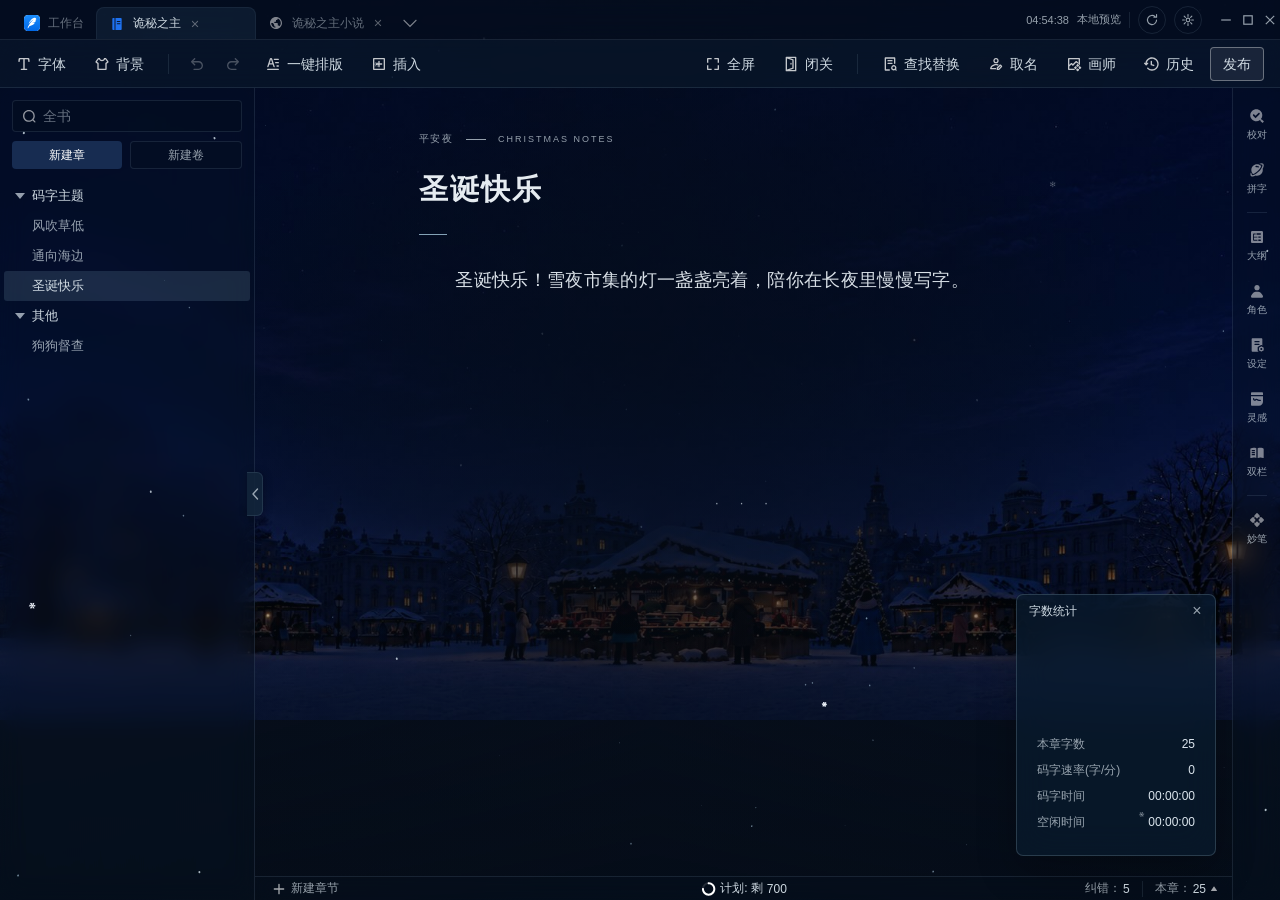
==== commit ebd04881: "feat(christmas): snow falls in reverse while deleting, faster with faster deletion" ====
--- a/themes/christmas/index.html
+++ b/themes/christmas/index.html
@@ -9,7 +9,7 @@
   <link rel="stylesheet" href="styles.css?v=12">
   <script src="stats.js?v=1" defer></script>
   <script src="app.js?v=2" defer></script>
-  <script src="snow.js?v=2" defer></script>
+  <script src="snow.js?v=3" defer></script>
   <script src="typing-fx.js?v=7" defer></script>
   <link rel="stylesheet" href="../../shared/site-nav.css?v=14">
   <link rel="stylesheet" href="../../shared/chapter-sidebar.css?v=2">
@@ -130,7 +130,7 @@
       <label class="switch-row"><span>打字特效<span class="switch-hint">光标处绽放表情、铃光与粒子，至多每秒一次</span></span><input type="checkbox" id="typingSparkleToggle" checked></label>
       <label class="switch-row"><span>打字音效<span class="switch-hint">Jingle Bells 逐音符，舒缓节奏</span></span><input type="checkbox" id="typingSoundToggle" checked></label>
       <label class="switch-row"><span>目标字数<span class="switch-hint">达到此字数时壁纸最亮；再多打一个字换满月市集</span></span><input type="number" id="brightCount" min="500" max="20000" step="100" value="5000" inputmode="numeric"></label>
-      <p class="atmosphere-hint">字数越多，雪夜市集的灯越亮：0 字最暗，达到目标字数时最亮（原市集图）；超出目标一个字后交叉渐入满月市集新图，删字回到原图。雪花绘制在壁纸之上、界面之下，遵循系统“减少动态”设置。打字特效与音效仅由真实键入触发，粘贴与撤销不发声。调节值自动保存在本机。</p>
+      <p class="atmosphere-hint">字数越多，雪夜市集的灯越亮：0 字最暗，达到目标字数时最亮（原市集图）；超出目标一个字后交叉渐入满月市集新图，删字回到原图。打字时雪随速度加急下落，删除时雪倒着下、删得越快倒得越快。雪花绘制在壁纸之上、界面之下，遵循系统“减少动态”设置。打字特效与音效仅由真实键入触发，粘贴与撤销不发声。调节值自动保存在本机。</p>
     </fieldset>
     <div class="dialog-links"><a href="assets/wallpaper-bright.png" target="_blank" rel="noopener">查看完整壁纸 ↗</a><a href="assets/wallpaper-bright.png" download="圣诞雪夜-写作壁纸.png">下载壁纸 ↓</a></div>
   </dialog>
